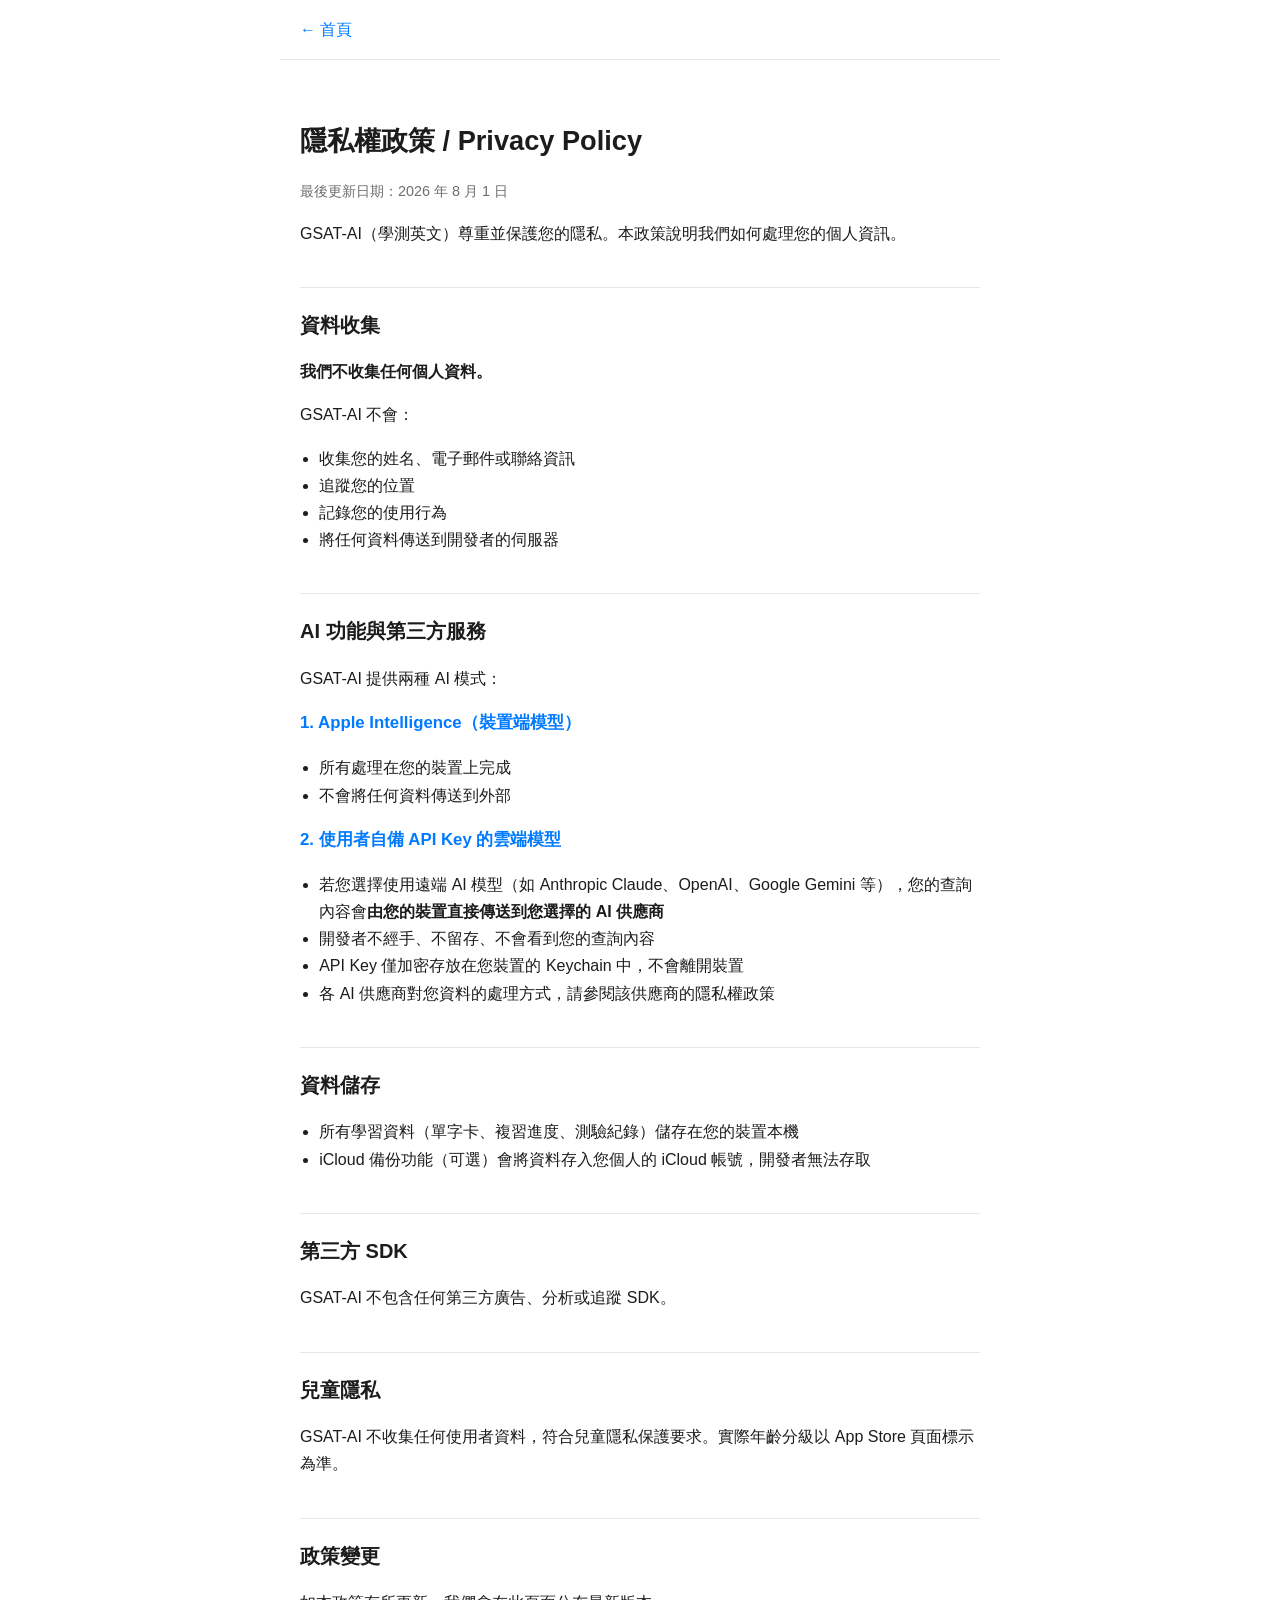
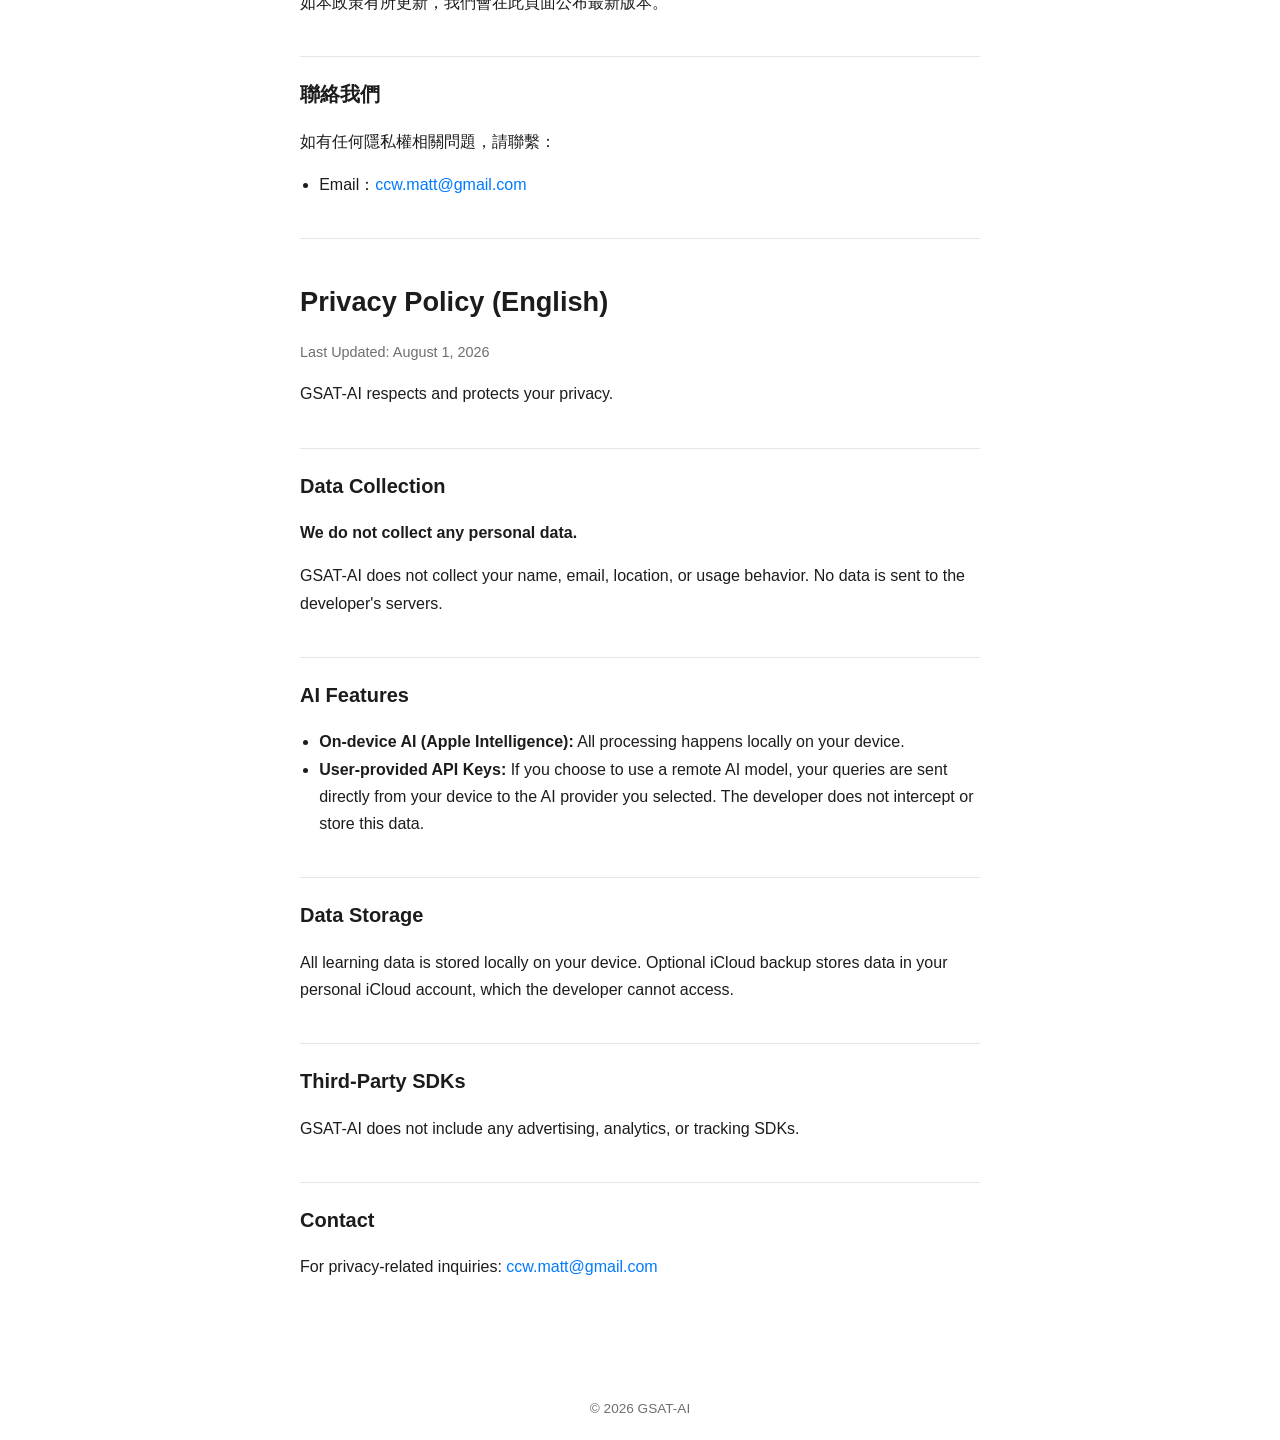
==== privacy.html @ bbb7ee24 "Add support & privacy policy pages Co-Authored-By: Claude Sonnet 5 <noreply@anthropic.com>" ====
<!DOCTYPE html>
<html lang="zh-Hant">
<head>
<meta charset="UTF-8">
<meta name="viewport" content="width=device-width, initial-scale=1">
<title>隱私權政策 / Privacy Policy — GSAT-AI</title>
<link rel="stylesheet" href="style.css">
</head>
<body>
<nav class="nav"><a href="index.html">← 首頁</a></nav>
<main>
  <h1>隱私權政策 / Privacy Policy</h1>
  <p class="meta">最後更新日期：2026 年 8 月 1 日</p>

  <p>GSAT-AI（學測英文）尊重並保護您的隱私。本政策說明我們如何處理您的個人資訊。</p>

  <h2>資料收集</h2>
  <p><strong>我們不收集任何個人資料。</strong></p>
  <p>GSAT-AI 不會：</p>
  <ul>
    <li>收集您的姓名、電子郵件或聯絡資訊</li>
    <li>追蹤您的位置</li>
    <li>記錄您的使用行為</li>
    <li>將任何資料傳送到開發者的伺服器</li>
  </ul>

  <h2>AI 功能與第三方服務</h2>
  <p>GSAT-AI 提供兩種 AI 模式：</p>

  <h3>1. Apple Intelligence（裝置端模型）</h3>
  <ul>
    <li>所有處理在您的裝置上完成</li>
    <li>不會將任何資料傳送到外部</li>
  </ul>

  <h3>2. 使用者自備 API Key 的雲端模型</h3>
  <ul>
    <li>若您選擇使用遠端 AI 模型（如 Anthropic Claude、OpenAI、Google Gemini 等），您的查詢內容會<strong>由您的裝置直接傳送到您選擇的 AI 供應商</strong></li>
    <li>開發者不經手、不留存、不會看到您的查詢內容</li>
    <li>API Key 僅加密存放在您裝置的 Keychain 中，不會離開裝置</li>
    <li>各 AI 供應商對您資料的處理方式，請參閱該供應商的隱私權政策</li>
  </ul>

  <h2>資料儲存</h2>
  <ul>
    <li>所有學習資料（單字卡、複習進度、測驗紀錄）儲存在您的裝置本機</li>
    <li>iCloud 備份功能（可選）會將資料存入您個人的 iCloud 帳號，開發者無法存取</li>
  </ul>

  <h2>第三方 SDK</h2>
  <p>GSAT-AI 不包含任何第三方廣告、分析或追蹤 SDK。</p>

  <h2>兒童隱私</h2>
  <p>GSAT-AI 不收集任何使用者資料，符合兒童隱私保護要求。實際年齡分級以 App Store 頁面標示為準。</p>

  <h2>政策變更</h2>
  <p>如本政策有所更新，我們會在此頁面公布最新版本。</p>

  <h2>聯絡我們</h2>
  <p>如有任何隱私權相關問題，請聯繫：</p>
  <ul>
    <li>Email：<a href="mailto:ccw.matt@gmail.com">ccw.matt@gmail.com</a></li>
  </ul>

  <hr style="border:none;border-top:1px solid var(--border);margin:2.5em 0;">

  <h1>Privacy Policy (English)</h1>
  <p class="meta">Last Updated: August 1, 2026</p>

  <p>GSAT-AI respects and protects your privacy.</p>

  <h2>Data Collection</h2>
  <p><strong>We do not collect any personal data.</strong></p>
  <p>GSAT-AI does not collect your name, email, location, or usage behavior. No data is sent to the developer's servers.</p>

  <h2>AI Features</h2>
  <ul>
    <li><strong>On-device AI (Apple Intelligence):</strong> All processing happens locally on your device.</li>
    <li><strong>User-provided API Keys:</strong> If you choose to use a remote AI model, your queries are sent directly from your device to the AI provider you selected. The developer does not intercept or store this data.</li>
  </ul>

  <h2>Data Storage</h2>
  <p>All learning data is stored locally on your device. Optional iCloud backup stores data in your personal iCloud account, which the developer cannot access.</p>

  <h2>Third-Party SDKs</h2>
  <p>GSAT-AI does not include any advertising, analytics, or tracking SDKs.</p>

  <h2>Contact</h2>
  <p>For privacy-related inquiries: <a href="mailto:ccw.matt@gmail.com">ccw.matt@gmail.com</a></p>
</main>
<footer>© 2026 GSAT-AI</footer>
</body>
</html>
---- style.css ----
:root {
  color-scheme: light dark;
  --bg: #ffffff;
  --fg: #1c1c1e;
  --muted: #6e6e73;
  --accent: #007aff;
  --border: #e5e5ea;
  --card: #f7f7f8;
}
@media (prefers-color-scheme: dark) {
  :root {
    --bg: #1c1c1e;
    --fg: #f2f2f7;
    --muted: #98989d;
    --accent: #0a84ff;
    --border: #3a3a3c;
    --card: #2c2c2e;
  }
}
* { box-sizing: border-box; }
body {
  margin: 0;
  padding: 0;
  background: var(--bg);
  color: var(--fg);
  font-family: -apple-system, BlinkMacSystemFont, "Helvetica Neue", "PingFang TC", "Microsoft JhengHei", sans-serif;
  line-height: 1.7;
}
main {
  max-width: 720px;
  margin: 0 auto;
  padding: 40px 20px 80px;
}
h1 { font-size: 1.7em; margin-bottom: 0.2em; }
h2 { font-size: 1.25em; margin-top: 2em; border-top: 1px solid var(--border); padding-top: 1em; }
h3 { font-size: 1.05em; color: var(--accent); }
.subtitle { color: var(--muted); margin-bottom: 2em; }
.meta { color: var(--muted); font-size: 0.9em; }
a { color: var(--accent); text-decoration: none; }
a:hover { text-decoration: underline; }
.card {
  background: var(--card);
  border-radius: 12px;
  padding: 16px 20px;
  margin: 1em 0;
}
.nav {
  display: flex;
  gap: 16px;
  padding: 16px 20px;
  border-bottom: 1px solid var(--border);
  max-width: 720px;
  margin: 0 auto;
}
footer {
  text-align: center;
  color: var(--muted);
  font-size: 0.85em;
  padding: 20px;
}
ul { padding-left: 1.2em; }
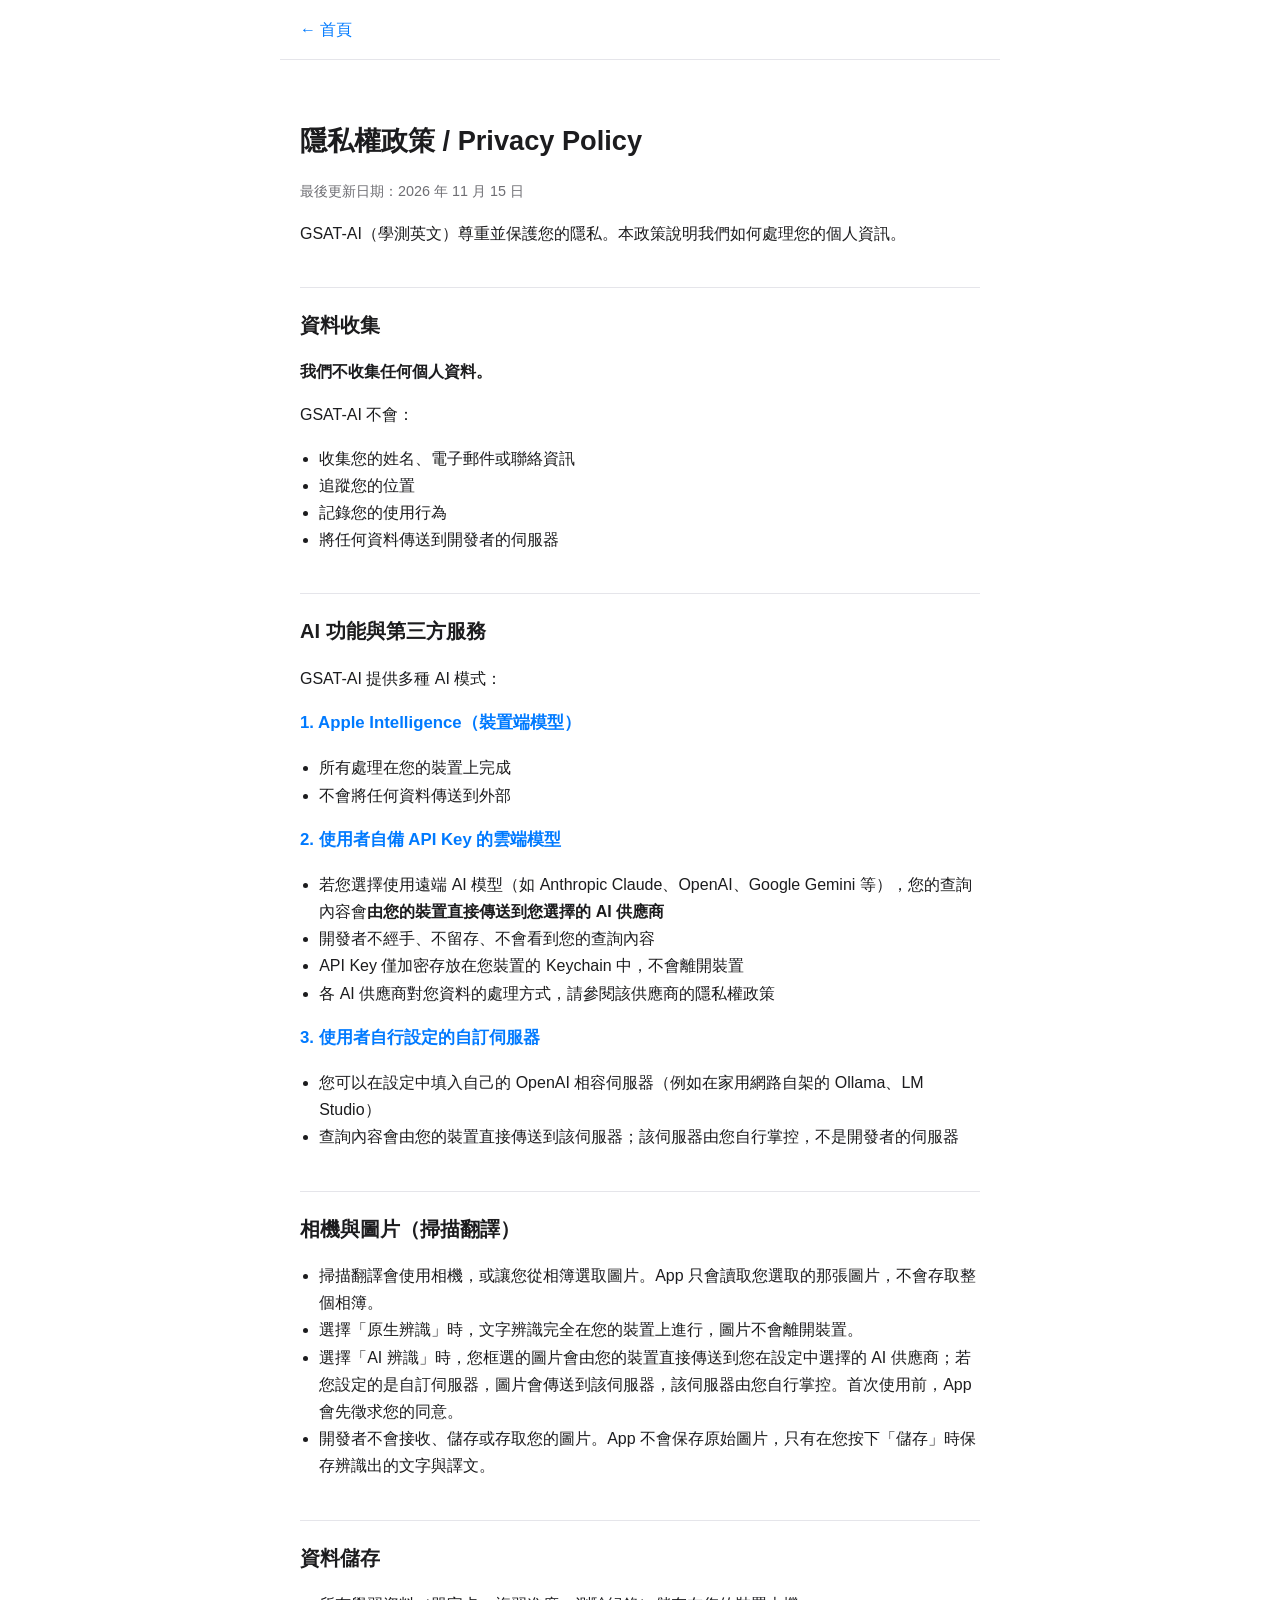
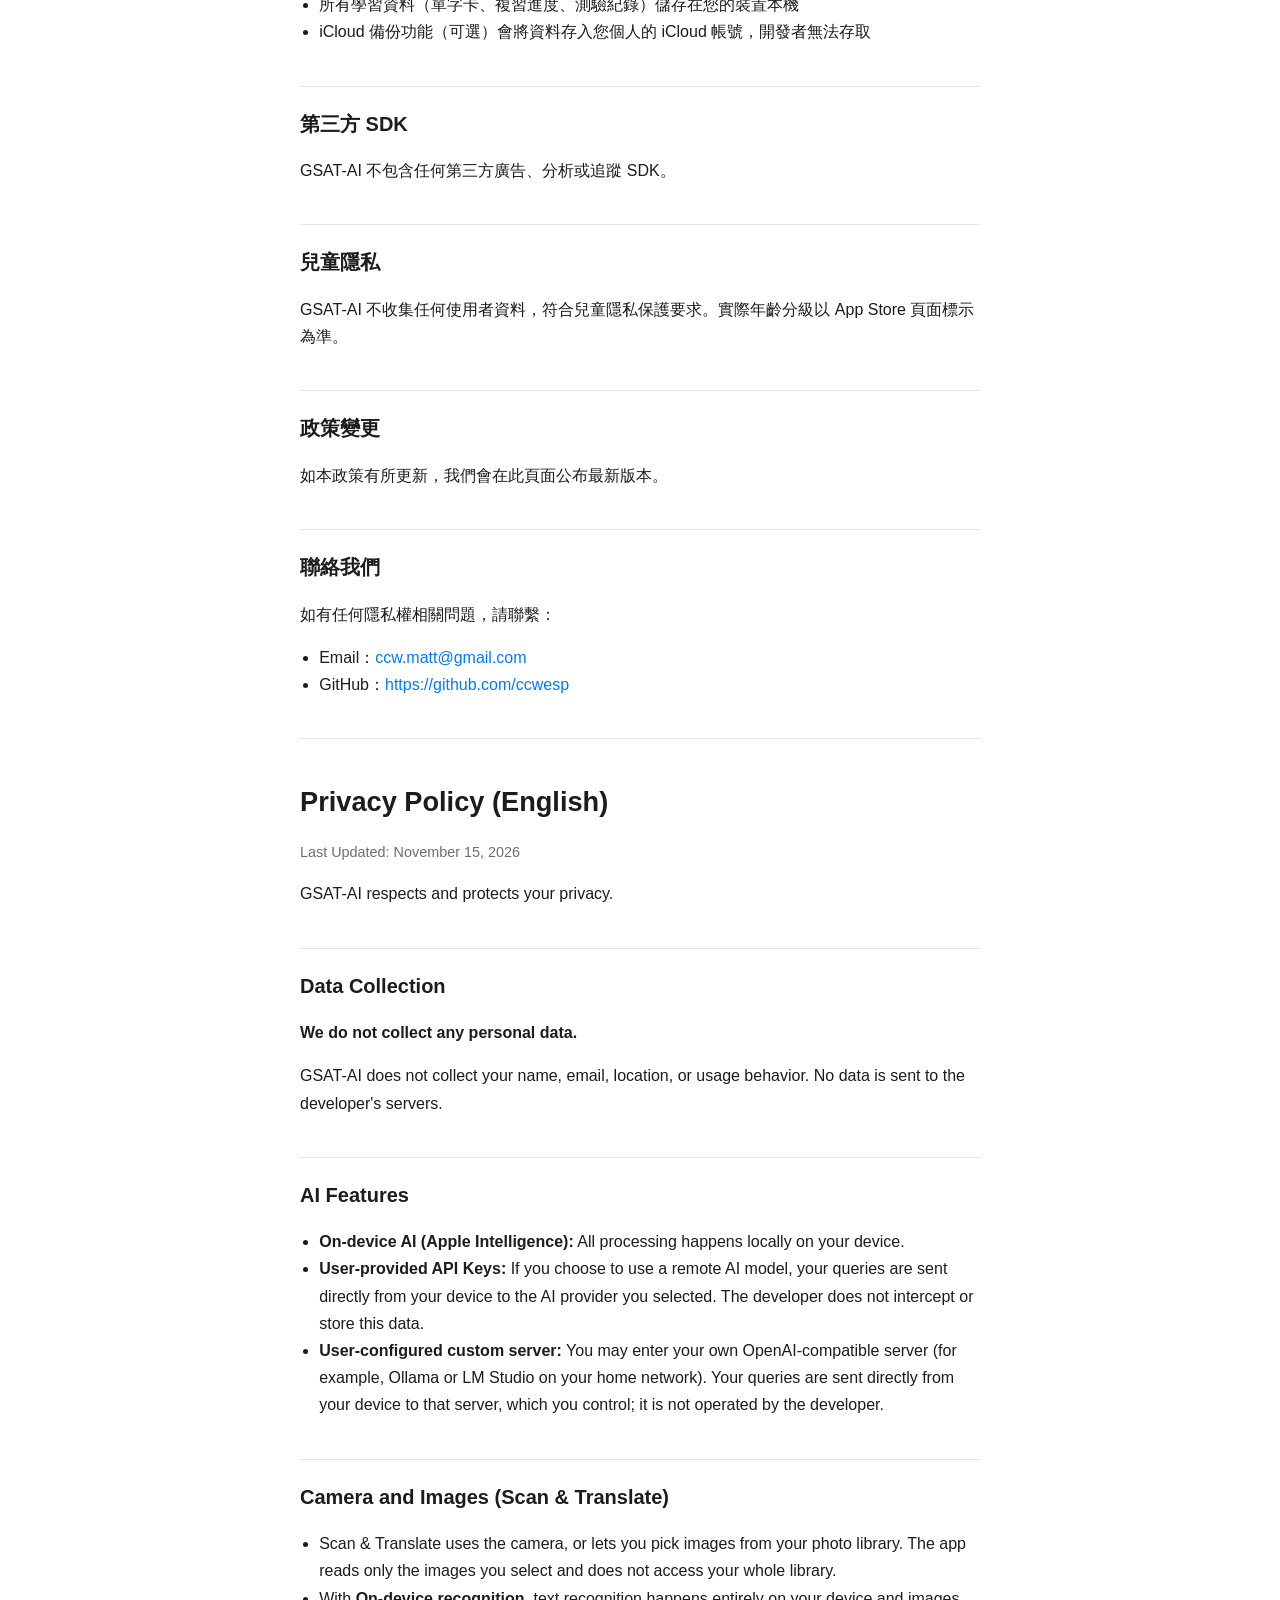
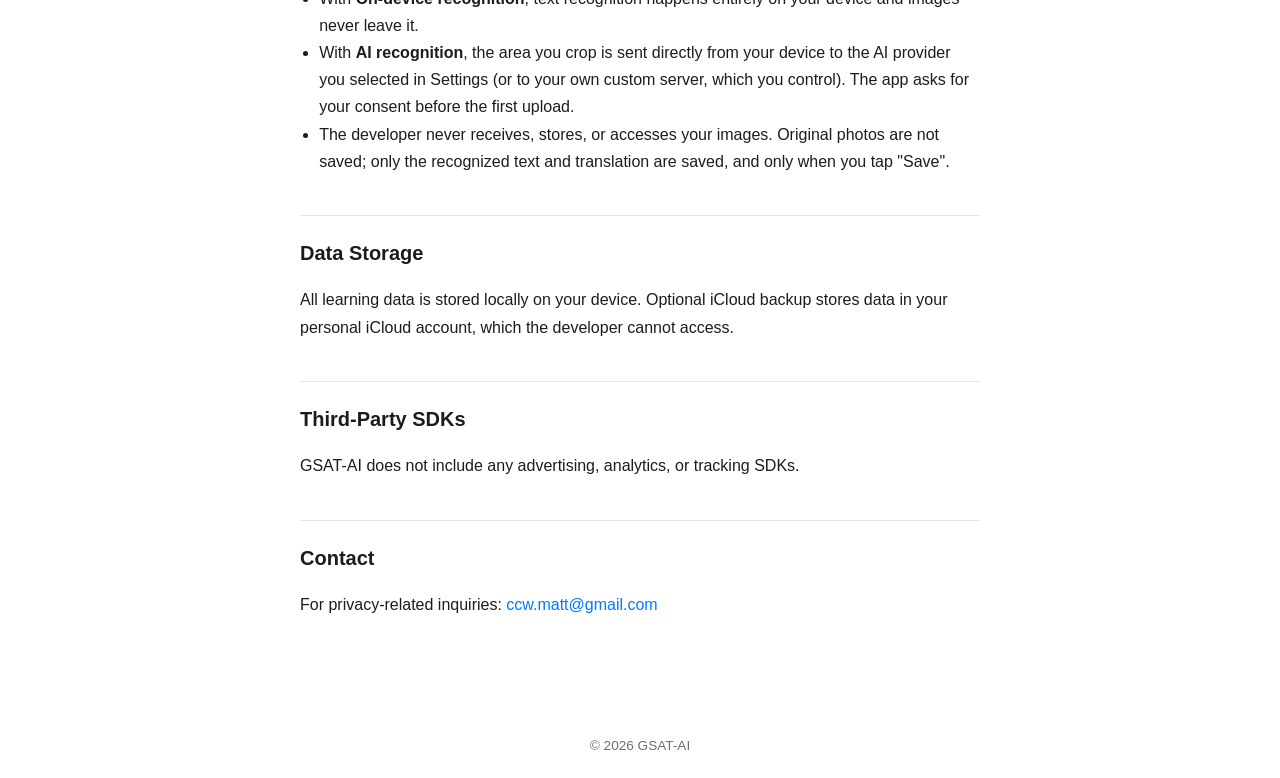
==== commit 02c9c896: "privacy: 掃描翻譯（相機與圖片）、自訂伺服器條款，更新至 2026-11-15" ====
--- a/privacy.html
+++ b/privacy.html
@@ -10,7 +10,7 @@
 <nav class="nav"><a href="index.html">← 首頁</a></nav>
 <main>
   <h1>隱私權政策 / Privacy Policy</h1>
-  <p class="meta">最後更新日期：2026 年 8 月 1 日</p>
+  <p class="meta">最後更新日期：2026 年 11 月 15 日</p>
 
   <p>GSAT-AI（學測英文）尊重並保護您的隱私。本政策說明我們如何處理您的個人資訊。</p>
 
@@ -25,7 +25,7 @@
   </ul>
 
   <h2>AI 功能與第三方服務</h2>
-  <p>GSAT-AI 提供兩種 AI 模式：</p>
+  <p>GSAT-AI 提供多種 AI 模式：</p>
 
   <h3>1. Apple Intelligence（裝置端模型）</h3>
   <ul>
@@ -39,6 +39,20 @@
     <li>開發者不經手、不留存、不會看到您的查詢內容</li>
     <li>API Key 僅加密存放在您裝置的 Keychain 中，不會離開裝置</li>
     <li>各 AI 供應商對您資料的處理方式，請參閱該供應商的隱私權政策</li>
+  </ul>
+
+  <h3>3. 使用者自行設定的自訂伺服器</h3>
+  <ul>
+    <li>您可以在設定中填入自己的 OpenAI 相容伺服器（例如在家用網路自架的 Ollama、LM Studio）</li>
+    <li>查詢內容會由您的裝置直接傳送到該伺服器；該伺服器由您自行掌控，不是開發者的伺服器</li>
+  </ul>
+
+  <h2>相機與圖片（掃描翻譯）</h2>
+  <ul>
+    <li>掃描翻譯會使用相機，或讓您從相簿選取圖片。App 只會讀取您選取的那張圖片，不會存取整個相簿。</li>
+    <li>選擇「原生辨識」時，文字辨識完全在您的裝置上進行，圖片不會離開裝置。</li>
+    <li>選擇「AI 辨識」時，您框選的圖片會由您的裝置直接傳送到您在設定中選擇的 AI 供應商；若您設定的是自訂伺服器，圖片會傳送到該伺服器，該伺服器由您自行掌控。首次使用前，App 會先徵求您的同意。</li>
+    <li>開發者不會接收、儲存或存取您的圖片。App 不會保存原始圖片，只有在您按下「儲存」時保存辨識出的文字與譯文。</li>
   </ul>
 
   <h2>資料儲存</h2>
@@ -60,12 +74,13 @@
   <p>如有任何隱私權相關問題，請聯繫：</p>
   <ul>
     <li>Email：<a href="mailto:ccw.matt@gmail.com">ccw.matt@gmail.com</a></li>
+    <li>GitHub：<a href="https://github.com/ccwesp">https://github.com/ccwesp</a></li>
   </ul>
 
   <hr style="border:none;border-top:1px solid var(--border);margin:2.5em 0;">
 
   <h1>Privacy Policy (English)</h1>
-  <p class="meta">Last Updated: August 1, 2026</p>
+  <p class="meta">Last Updated: November 15, 2026</p>
 
   <p>GSAT-AI respects and protects your privacy.</p>
 
@@ -77,6 +92,15 @@
   <ul>
     <li><strong>On-device AI (Apple Intelligence):</strong> All processing happens locally on your device.</li>
     <li><strong>User-provided API Keys:</strong> If you choose to use a remote AI model, your queries are sent directly from your device to the AI provider you selected. The developer does not intercept or store this data.</li>
+    <li><strong>User-configured custom server:</strong> You may enter your own OpenAI-compatible server (for example, Ollama or LM Studio on your home network). Your queries are sent directly from your device to that server, which you control; it is not operated by the developer.</li>
+  </ul>
+
+  <h2>Camera and Images (Scan &amp; Translate)</h2>
+  <ul>
+    <li>Scan &amp; Translate uses the camera, or lets you pick images from your photo library. The app reads only the images you select and does not access your whole library.</li>
+    <li>With <strong>On-device recognition</strong>, text recognition happens entirely on your device and images never leave it.</li>
+    <li>With <strong>AI recognition</strong>, the area you crop is sent directly from your device to the AI provider you selected in Settings (or to your own custom server, which you control). The app asks for your consent before the first upload.</li>
+    <li>The developer never receives, stores, or accesses your images. Original photos are not saved; only the recognized text and translation are saved, and only when you tap "Save".</li>
   </ul>
 
   <h2>Data Storage</h2>
@@ -90,4 +114,4 @@
 </main>
 <footer>© 2026 GSAT-AI</footer>
 </body>
-</html>
+</html>
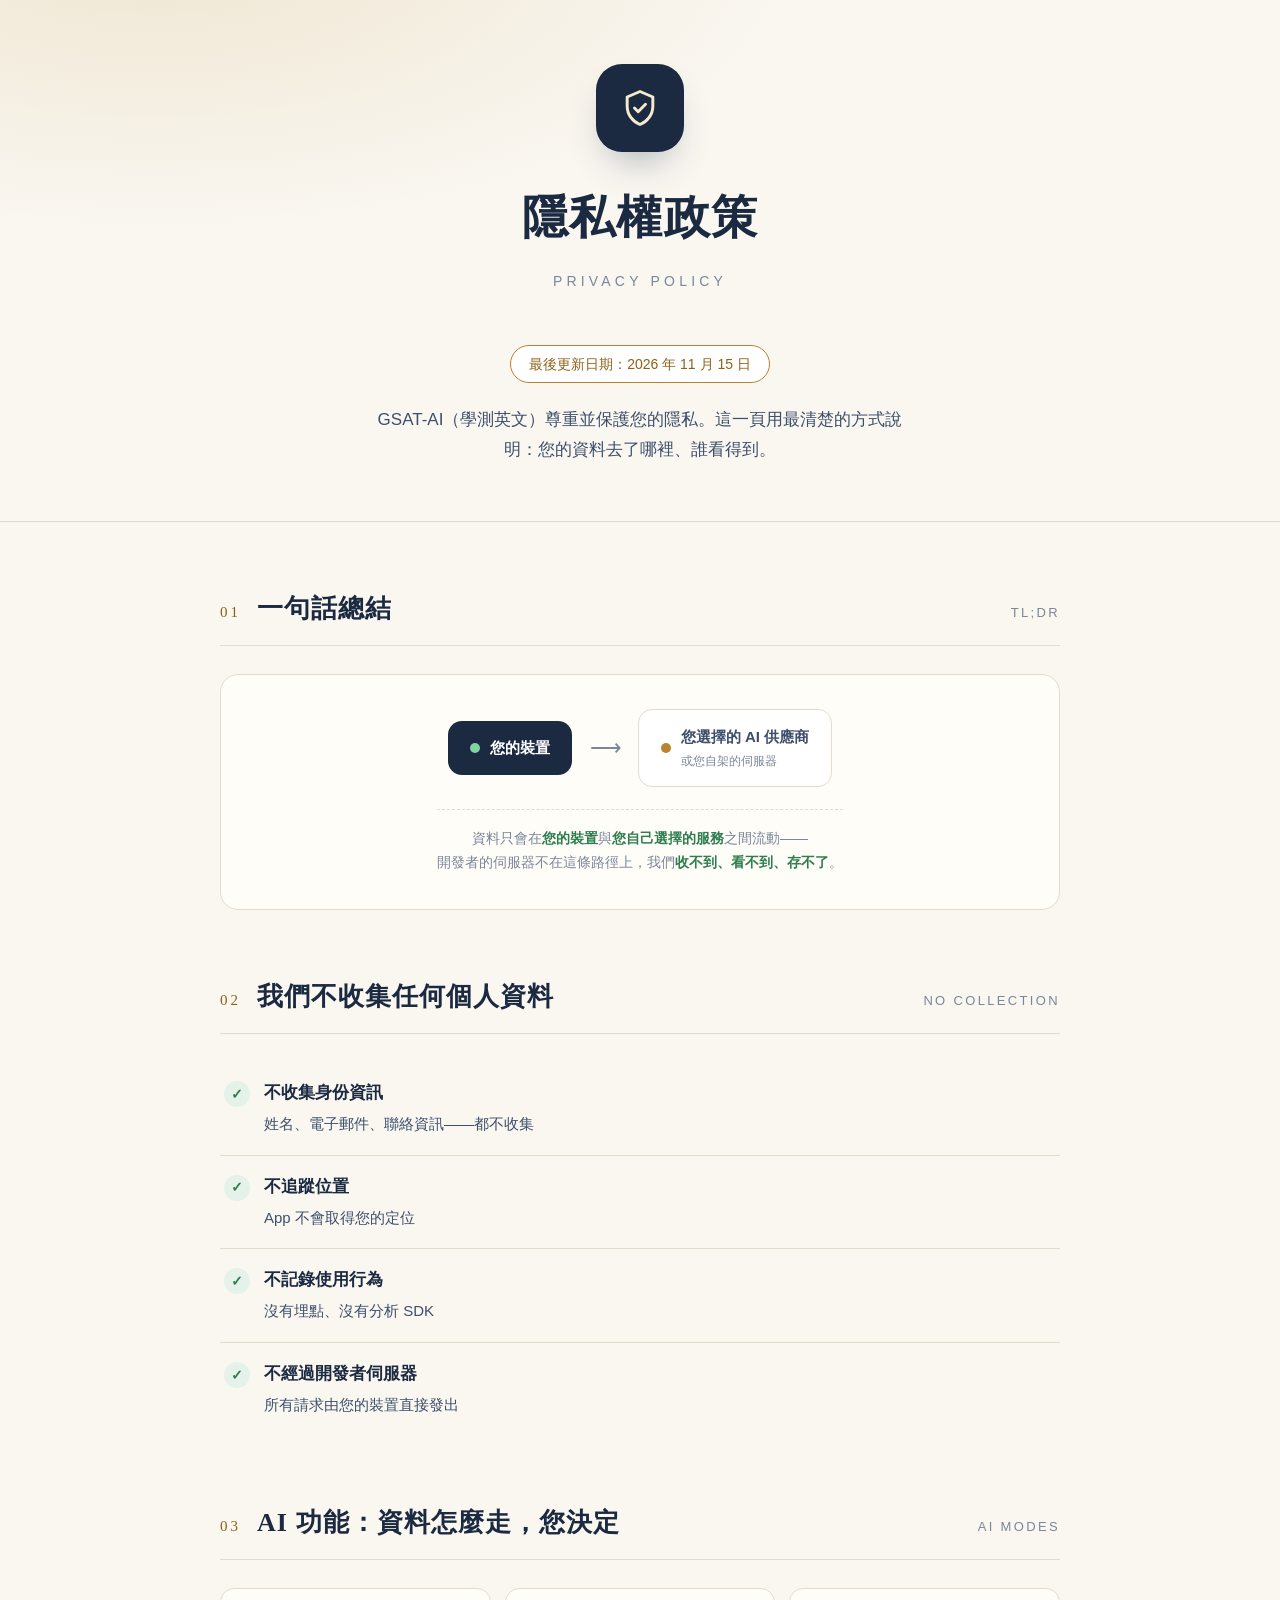
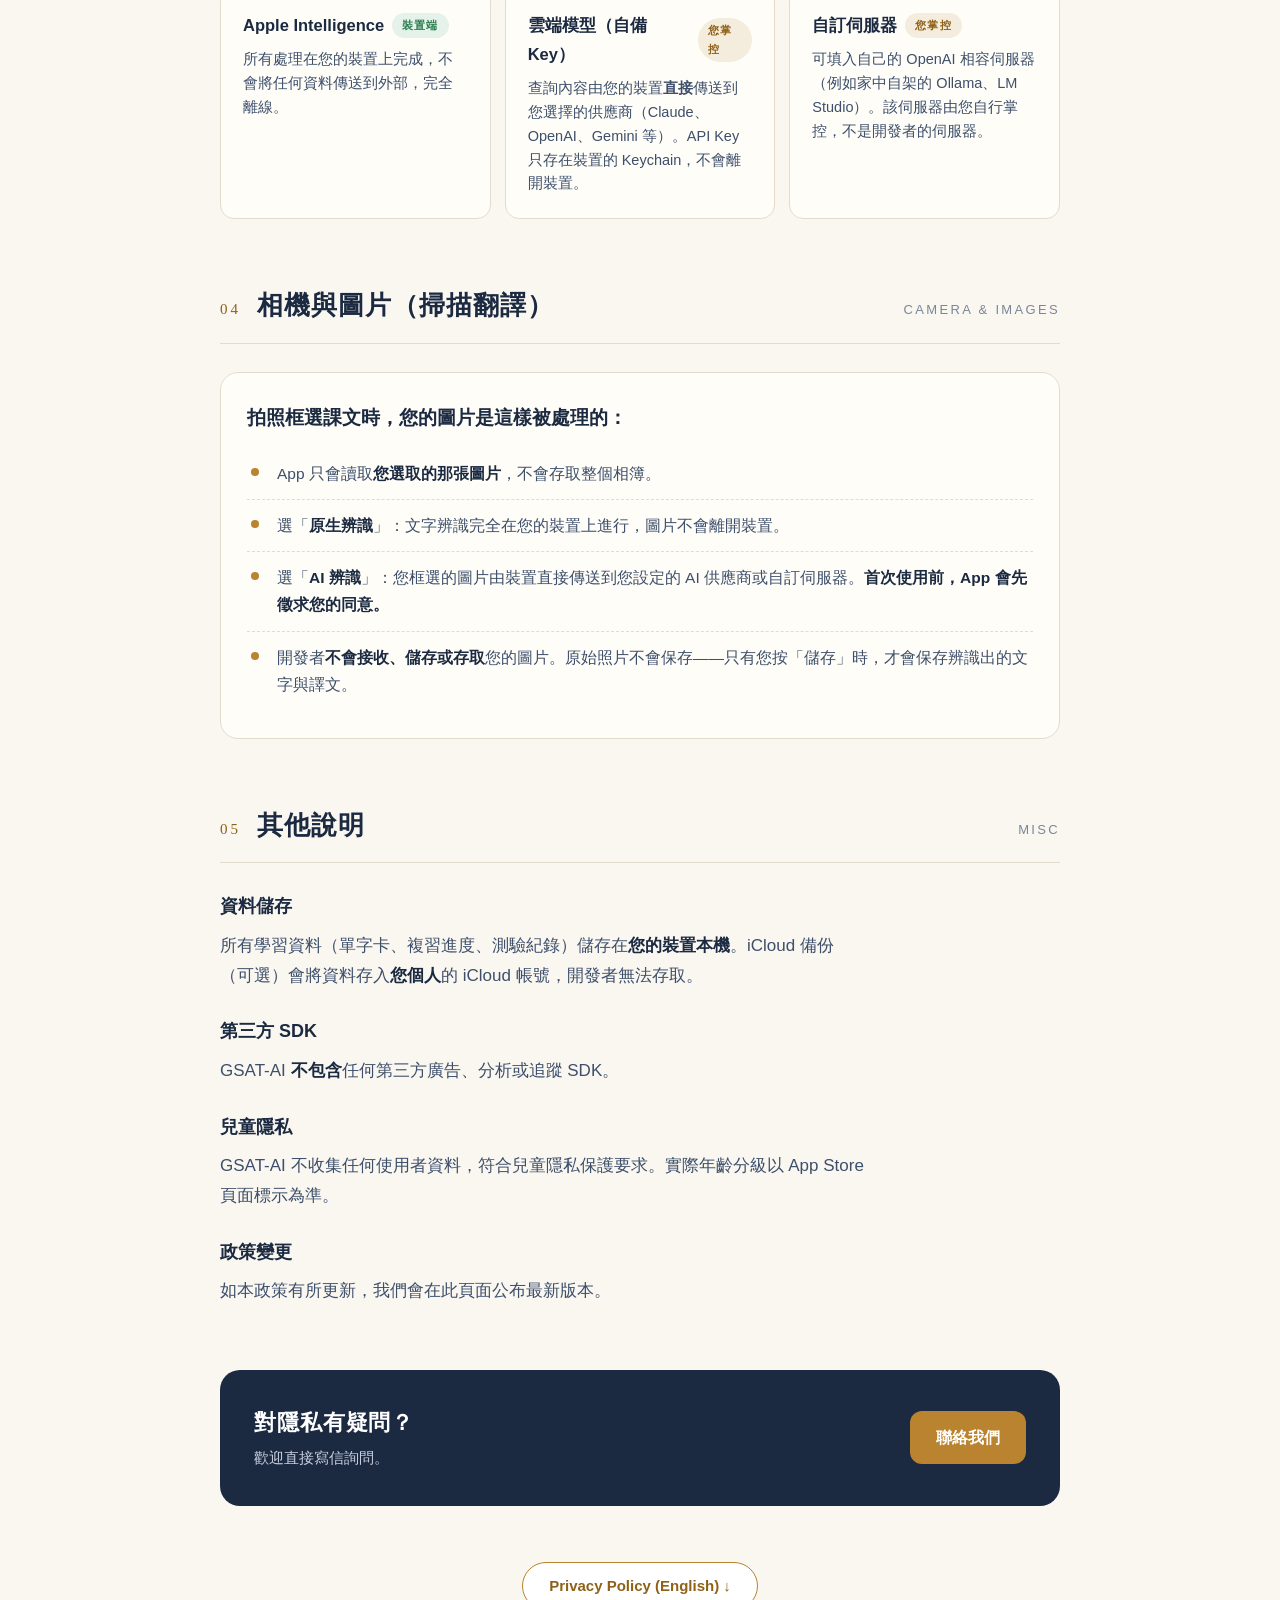
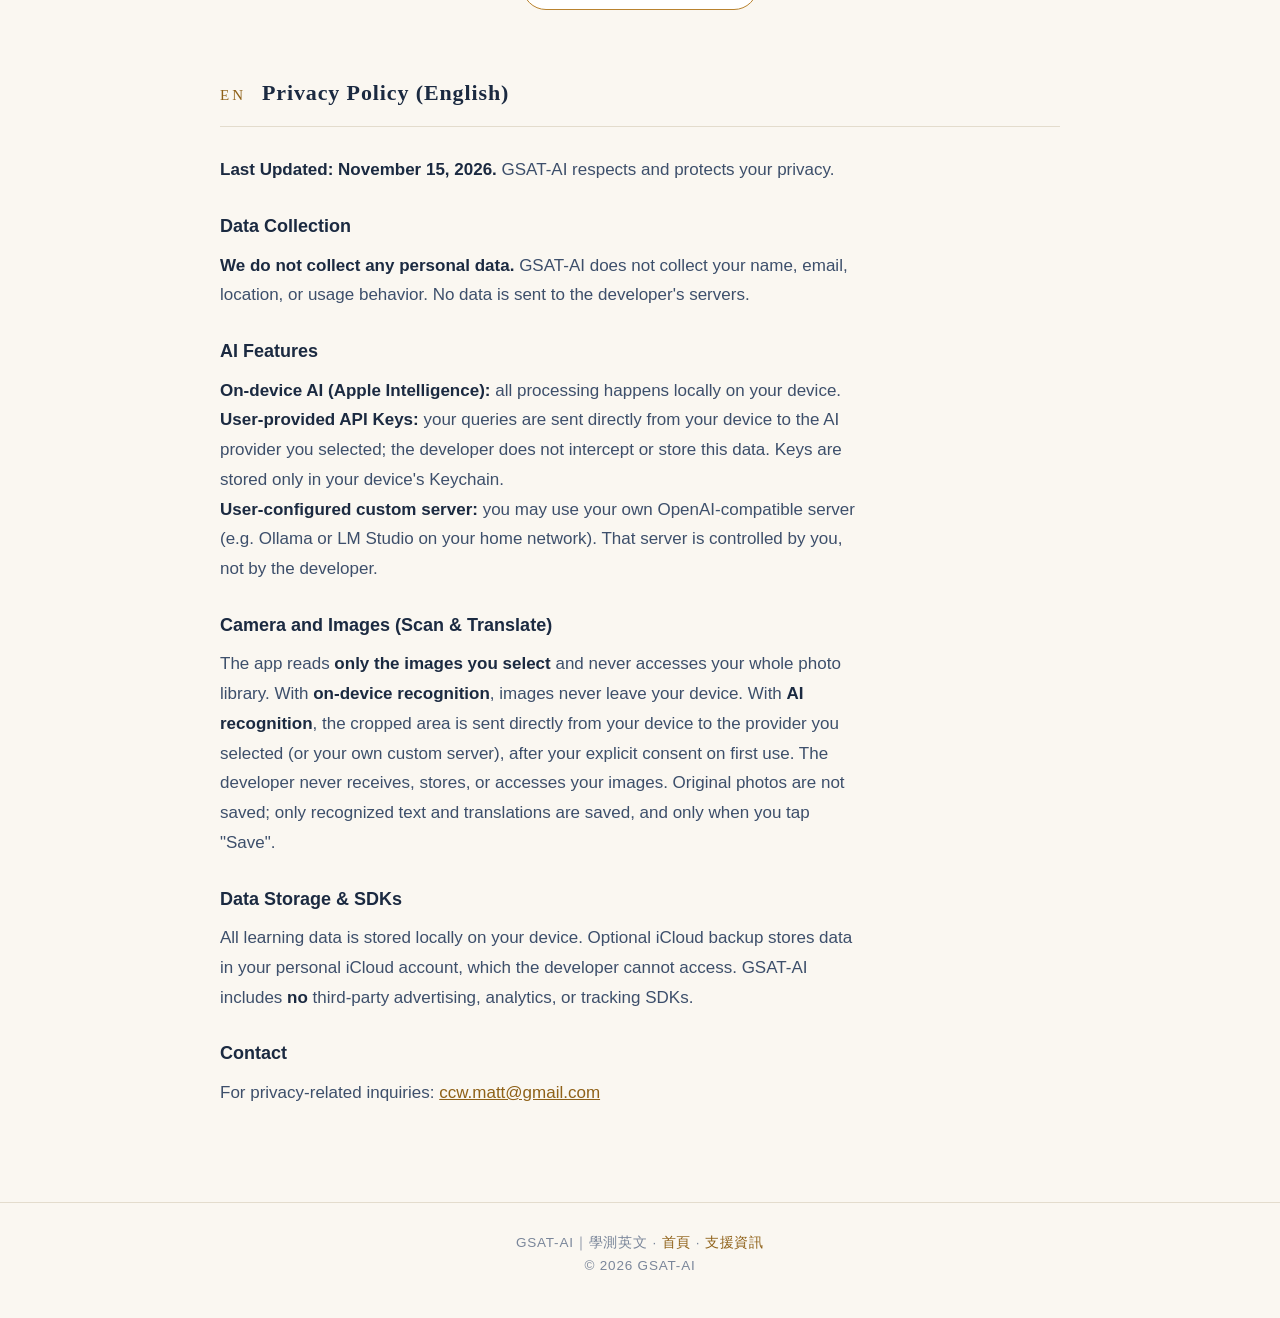
==== commit 82f28738: "design: 支援頁與隱私政策頁重新設計——紙感編輯風、單字卡示意、資料流示意圖、FAQ 手風琴；支援頁版本更新至 1.0.5" ====
--- a/privacy.html
+++ b/privacy.html
@@ -4,114 +4,310 @@
 <meta charset="UTF-8">
 <meta name="viewport" content="width=device-width, initial-scale=1">
 <title>隱私權政策 / Privacy Policy — GSAT-AI</title>
-<link rel="stylesheet" href="style.css">
+<style>
+  :root{
+    --paper:#faf7f1;
+    --paper-2:#f2ede3;
+    --ink:#1b2a41;
+    --ink-2:#3d4f6b;
+    --muted:#7a869a;
+    --line:#e3dccd;
+    --accent:#b9832f;
+    --accent-deep:#8f6118;
+    --card:#fffdf8;
+    --ok:#2e7d4f;
+    --radius:14px;
+  }
+  *{box-sizing:border-box;margin:0;padding:0}
+  html{-webkit-text-size-adjust:100%}
+  body{
+    background:var(--paper);
+    color:var(--ink);
+    font-family:-apple-system,"PingFang TC","Noto Sans TC",sans-serif;
+    line-height:1.75;font-size:17px;
+  }
+  .serif{font-family:"Noto Serif TC","Songti TC",Georgia,serif}
+  main{max-width:880px;margin:0 auto;padding:0 20px 80px}
+  section{margin-top:64px}
+  .sec-head{display:flex;align-items:baseline;gap:16px;border-bottom:1px solid var(--line);padding-bottom:14px;margin-bottom:28px}
+  .sec-no{font-family:Georgia,serif;font-size:15px;color:var(--accent-deep);letter-spacing:.2em}
+  .sec-head h2{font-size:26px;letter-spacing:.04em}
+  .sec-head .en{color:var(--muted);font-size:13px;letter-spacing:.18em;margin-left:auto;white-space:nowrap}
+
+  /* ── 頁首 ─────────────────────────── */
+  header.hero{
+    padding:64px 20px 56px;
+    background:
+      radial-gradient(1100px 480px at 12% -10%, #efe6d2 0%, transparent 60%),
+      var(--paper);
+    border-bottom:1px solid var(--line);
+    text-align:center;
+  }
+  .shield{
+    width:88px;height:88px;margin:0 auto 26px;
+    border-radius:26px;
+    background:var(--ink);
+    display:grid;place-items:center;
+    box-shadow:0 20px 40px -18px rgba(27,42,65,.45);
+  }
+  .shield svg{width:44px;height:44px}
+  h1.serif{font-size:clamp(30px,6vw,46px);letter-spacing:.03em}
+  .hero .en{display:block;font-size:14px;letter-spacing:.3em;color:var(--muted);margin-top:10px}
+  .hero .updated{
+    display:inline-block;margin-top:22px;
+    font-size:14px;color:var(--accent-deep);
+    background:#fff;border:1px solid var(--accent);
+    border-radius:999px;padding:6px 18px;
+  }
+
+  /* ── 資料流示意圖 ─────────────────── */
+  .flow{
+    background:var(--card);
+    border:1px solid var(--line);
+    border-radius:18px;
+    padding:34px 26px;
+    display:flex;flex-direction:column;align-items:center;gap:0;
+  }
+  .flow-row{display:flex;align-items:center;gap:18px;flex-wrap:wrap;justify-content:center}
+  .node{
+    border-radius:14px;padding:14px 22px;font-size:15px;font-weight:600;
+    display:flex;align-items:center;gap:10px;
+  }
+  .node .dot{width:10px;height:10px;border-radius:50%;flex:none}
+  .node.you{background:var(--ink);color:#fff}
+  .node.you .dot{background:#7fd4a2}
+  .node.cloud{background:#fff;border:1px solid var(--line);color:var(--ink-2)}
+  .node.cloud .dot{background:var(--accent)}
+  .node.cloud small{font-weight:500;color:var(--muted);display:block;font-size:12px}
+  .arrow{
+    color:var(--muted);font-size:22px;letter-spacing:-2px;
+  }
+  .flow-note{
+    margin-top:22px;font-size:14px;color:var(--muted);
+    border-top:1px dashed var(--line);padding-top:16px;max-width:34em;text-align:center;
+  }
+  .flow-note b{color:var(--ok)}
+
+  /* ── 三種 AI 模式 ─────────────────── */
+  .modes{display:grid;grid-template-columns:repeat(3,1fr);gap:14px}
+  @media (max-width:760px){.modes{grid-template-columns:1fr}}
+  .mode{
+    background:var(--card);border:1px solid var(--line);border-radius:var(--radius);
+    padding:22px;
+    display:flex;flex-direction:column;gap:8px;
+  }
+  .mode .name{font-weight:700;font-size:16.5px;display:flex;align-items:center;gap:8px}
+  .badge{
+    font-size:11px;letter-spacing:.1em;border-radius:999px;padding:3px 10px;font-weight:600;
+  }
+  .badge.on-device{background:#e4f2e9;color:var(--ok)}
+  .badge.user-side{background:#f4ecdc;color:var(--accent-deep)}
+  .mode p{font-size:14.5px;color:var(--ink-2);line-height:1.65}
+
+  /* ── 承諾清單 ─────────────────────── */
+  .promises li{
+    list-style:none;
+    display:flex;gap:14px;align-items:flex-start;
+    padding:16px 4px;border-bottom:1px solid var(--line);
+  }
+  .promises li:last-child{border-bottom:none}
+  .promises .check{
+    flex:none;width:26px;height:26px;border-radius:50%;
+    background:#e4f2e9;color:var(--ok);
+    display:grid;place-items:center;font-size:14px;font-weight:700;margin-top:3px;
+  }
+  .promises b{display:block;font-size:16.5px;margin-bottom:2px}
+  .promises span{font-size:15px;color:var(--ink-2)}
+
+  /* ── 掃描翻譯 ─────────────────────── */
+  .scan{
+    background:var(--card);border:1px solid var(--line);border-radius:18px;
+    padding:28px 26px;
+  }
+  .scan h3{font-size:19px;margin-bottom:14px}
+  .scan ul{list-style:none}
+  .scan li{
+    padding:12px 0 12px 30px;position:relative;
+    font-size:15.5px;color:var(--ink-2);border-bottom:1px dashed var(--line);
+  }
+  .scan li:last-child{border-bottom:none}
+  .scan li::before{
+    content:"";position:absolute;left:4px;top:20px;
+    width:8px;height:8px;border-radius:50%;background:var(--accent);
+  }
+  .scan li b{color:var(--ink)}
+
+  /* ── 一般條款 ─────────────────────── */
+  .plain p{color:var(--ink-2);margin-bottom:14px;max-width:38em}
+  .plain p b{color:var(--ink)}
+  .plain h3{font-size:18px;margin:26px 0 8px}
+
+  /* ── 聯絡／頁尾 ───────────────────── */
+  .contact{
+    background:var(--ink);color:#f5f1e8;border-radius:20px;
+    padding:34px;display:flex;flex-wrap:wrap;align-items:center;gap:20px;
+  }
+  .contact h2{font-size:22px;color:#fff;letter-spacing:.04em}
+  .contact p{font-size:14.5px;color:#c8cfe0;margin-top:4px}
+  .contact a.btn{
+    margin-left:auto;background:var(--accent);color:#fff;text-decoration:none;
+    font-weight:600;padding:13px 26px;border-radius:12px;font-size:15.5px;
+  }
+  @media (max-width:680px){.contact a.btn{margin-left:0}}
+  .contact a.btn:hover{background:var(--accent-deep)}
+
+  .lang-switch{text-align:center;margin-top:56px}
+  .lang-switch a{
+    display:inline-block;text-decoration:none;color:var(--accent-deep);
+    border:1px solid var(--accent);border-radius:999px;
+    padding:10px 26px;font-size:15px;font-weight:600;background:#fff;
+  }
+
+  footer{
+    border-top:1px solid var(--line);
+    padding:28px 20px 40px;text-align:center;
+    color:var(--muted);font-size:13.5px;letter-spacing:.06em;
+  }
+  footer a{color:var(--accent-deep);text-decoration:none}
+</style>
 </head>
 <body>
-<nav class="nav"><a href="index.html">← 首頁</a></nav>
+
+<header class="hero">
+  <div class="shield" aria-hidden="true">
+    <svg viewBox="0 0 24 24" fill="none" stroke="#f5e9cf" stroke-width="1.6" stroke-linecap="round" stroke-linejoin="round">
+      <path d="M12 3l7 3v5c0 4.5-3 8.5-7 10-4-1.5-7-5.5-7-10V6l7-3z"/>
+      <path d="M9 12l2 2 4-4"/>
+    </svg>
+  </div>
+  <h1 class="serif">隱私權政策</h1>
+  <span class="en">PRIVACY&nbsp;POLICY</span><br>
+  <span class="updated">最後更新日期：2026 年 11 月 15 日</span>
+  <p style="margin-top:22px;color:var(--ink-2);max-width:32em;margin-left:auto;margin-right:auto">
+    GSAT-AI（學測英文）尊重並保護您的隱私。這一頁用最清楚的方式說明：您的資料去了哪裡、誰看得到。
+  </p>
+</header>
+
 <main>
-  <h1>隱私權政策 / Privacy Policy</h1>
-  <p class="meta">最後更新日期：2026 年 11 月 15 日</p>
-
-  <p>GSAT-AI（學測英文）尊重並保護您的隱私。本政策說明我們如何處理您的個人資訊。</p>
-
-  <h2>資料收集</h2>
-  <p><strong>我們不收集任何個人資料。</strong></p>
-  <p>GSAT-AI 不會：</p>
-  <ul>
-    <li>收集您的姓名、電子郵件或聯絡資訊</li>
-    <li>追蹤您的位置</li>
-    <li>記錄您的使用行為</li>
-    <li>將任何資料傳送到開發者的伺服器</li>
-  </ul>
-
-  <h2>AI 功能與第三方服務</h2>
-  <p>GSAT-AI 提供多種 AI 模式：</p>
-
-  <h3>1. Apple Intelligence（裝置端模型）</h3>
-  <ul>
-    <li>所有處理在您的裝置上完成</li>
-    <li>不會將任何資料傳送到外部</li>
-  </ul>
-
-  <h3>2. 使用者自備 API Key 的雲端模型</h3>
-  <ul>
-    <li>若您選擇使用遠端 AI 模型（如 Anthropic Claude、OpenAI、Google Gemini 等），您的查詢內容會<strong>由您的裝置直接傳送到您選擇的 AI 供應商</strong></li>
-    <li>開發者不經手、不留存、不會看到您的查詢內容</li>
-    <li>API Key 僅加密存放在您裝置的 Keychain 中，不會離開裝置</li>
-    <li>各 AI 供應商對您資料的處理方式，請參閱該供應商的隱私權政策</li>
-  </ul>
-
-  <h3>3. 使用者自行設定的自訂伺服器</h3>
-  <ul>
-    <li>您可以在設定中填入自己的 OpenAI 相容伺服器（例如在家用網路自架的 Ollama、LM Studio）</li>
-    <li>查詢內容會由您的裝置直接傳送到該伺服器；該伺服器由您自行掌控，不是開發者的伺服器</li>
-  </ul>
-
-  <h2>相機與圖片（掃描翻譯）</h2>
-  <ul>
-    <li>掃描翻譯會使用相機，或讓您從相簿選取圖片。App 只會讀取您選取的那張圖片，不會存取整個相簿。</li>
-    <li>選擇「原生辨識」時，文字辨識完全在您的裝置上進行，圖片不會離開裝置。</li>
-    <li>選擇「AI 辨識」時，您框選的圖片會由您的裝置直接傳送到您在設定中選擇的 AI 供應商；若您設定的是自訂伺服器，圖片會傳送到該伺服器，該伺服器由您自行掌控。首次使用前，App 會先徵求您的同意。</li>
-    <li>開發者不會接收、儲存或存取您的圖片。App 不會保存原始圖片，只有在您按下「儲存」時保存辨識出的文字與譯文。</li>
-  </ul>
-
-  <h2>資料儲存</h2>
-  <ul>
-    <li>所有學習資料（單字卡、複習進度、測驗紀錄）儲存在您的裝置本機</li>
-    <li>iCloud 備份功能（可選）會將資料存入您個人的 iCloud 帳號，開發者無法存取</li>
-  </ul>
-
-  <h2>第三方 SDK</h2>
-  <p>GSAT-AI 不包含任何第三方廣告、分析或追蹤 SDK。</p>
-
-  <h2>兒童隱私</h2>
-  <p>GSAT-AI 不收集任何使用者資料，符合兒童隱私保護要求。實際年齡分級以 App Store 頁面標示為準。</p>
-
-  <h2>政策變更</h2>
-  <p>如本政策有所更新，我們會在此頁面公布最新版本。</p>
-
-  <h2>聯絡我們</h2>
-  <p>如有任何隱私權相關問題，請聯繫：</p>
-  <ul>
-    <li>Email：<a href="mailto:ccw.matt@gmail.com">ccw.matt@gmail.com</a></li>
-    <li>GitHub：<a href="https://github.com/ccwesp">https://github.com/ccwesp</a></li>
-  </ul>
-
-  <hr style="border:none;border-top:1px solid var(--border);margin:2.5em 0;">
-
-  <h1>Privacy Policy (English)</h1>
-  <p class="meta">Last Updated: November 15, 2026</p>
-
-  <p>GSAT-AI respects and protects your privacy.</p>
-
-  <h2>Data Collection</h2>
-  <p><strong>We do not collect any personal data.</strong></p>
-  <p>GSAT-AI does not collect your name, email, location, or usage behavior. No data is sent to the developer's servers.</p>
-
-  <h2>AI Features</h2>
-  <ul>
-    <li><strong>On-device AI (Apple Intelligence):</strong> All processing happens locally on your device.</li>
-    <li><strong>User-provided API Keys:</strong> If you choose to use a remote AI model, your queries are sent directly from your device to the AI provider you selected. The developer does not intercept or store this data.</li>
-    <li><strong>User-configured custom server:</strong> You may enter your own OpenAI-compatible server (for example, Ollama or LM Studio on your home network). Your queries are sent directly from your device to that server, which you control; it is not operated by the developer.</li>
-  </ul>
-
-  <h2>Camera and Images (Scan &amp; Translate)</h2>
-  <ul>
-    <li>Scan &amp; Translate uses the camera, or lets you pick images from your photo library. The app reads only the images you select and does not access your whole library.</li>
-    <li>With <strong>On-device recognition</strong>, text recognition happens entirely on your device and images never leave it.</li>
-    <li>With <strong>AI recognition</strong>, the area you crop is sent directly from your device to the AI provider you selected in Settings (or to your own custom server, which you control). The app asks for your consent before the first upload.</li>
-    <li>The developer never receives, stores, or accesses your images. Original photos are not saved; only the recognized text and translation are saved, and only when you tap "Save".</li>
-  </ul>
-
-  <h2>Data Storage</h2>
-  <p>All learning data is stored locally on your device. Optional iCloud backup stores data in your personal iCloud account, which the developer cannot access.</p>
-
-  <h2>Third-Party SDKs</h2>
-  <p>GSAT-AI does not include any advertising, analytics, or tracking SDKs.</p>
-
-  <h2>Contact</h2>
-  <p>For privacy-related inquiries: <a href="mailto:ccw.matt@gmail.com">ccw.matt@gmail.com</a></p>
+
+  <section>
+    <div class="sec-head"><span class="sec-no">01</span><h2 class="serif">一句話總結</h2><span class="en">TL;DR</span></div>
+
+    <div class="flow" aria-label="資料流向示意">
+      <div class="flow-row">
+        <div class="node you"><span class="dot"></span>您的裝置</div>
+        <span class="arrow">⟶</span>
+        <div class="node cloud"><span class="dot"></span><span>您選擇的 AI 供應商<small>或您自架的伺服器</small></span></div>
+      </div>
+      <div class="flow-note">
+        資料只會在<b>您的裝置</b>與<b>您自己選擇的服務</b>之間流動——<br>
+        開發者的伺服器不在這條路徑上，我們<b>收不到、看不到、存不了</b>。
+      </div>
+    </div>
+  </section>
+
+  <section>
+    <div class="sec-head"><span class="sec-no">02</span><h2 class="serif">我們不收集任何個人資料</h2><span class="en">NO&nbsp;COLLECTION</span></div>
+    <ul class="promises">
+      <li><span class="check">✓</span><div><b>不收集身份資訊</b><span>姓名、電子郵件、聯絡資訊——都不收集</span></div></li>
+      <li><span class="check">✓</span><div><b>不追蹤位置</b><span>App 不會取得您的定位</span></div></li>
+      <li><span class="check">✓</span><div><b>不記錄使用行為</b><span>沒有埋點、沒有分析 SDK</span></div></li>
+      <li><span class="check">✓</span><div><b>不經過開發者伺服器</b><span>所有請求由您的裝置直接發出</span></div></li>
+    </ul>
+  </section>
+
+  <section>
+    <div class="sec-head"><span class="sec-no">03</span><h2 class="serif">AI 功能：資料怎麼走，您決定</h2><span class="en">AI&nbsp;MODES</span></div>
+    <div class="modes">
+      <div class="mode">
+        <div class="name">Apple Intelligence <span class="badge on-device">裝置端</span></div>
+        <p>所有處理在您的裝置上完成，不會將任何資料傳送到外部，完全離線。</p>
+      </div>
+      <div class="mode">
+        <div class="name">雲端模型（自備 Key） <span class="badge user-side">您掌控</span></div>
+        <p>查詢內容由您的裝置<b>直接</b>傳送到您選擇的供應商（Claude、OpenAI、Gemini 等）。API Key 只存在裝置的 Keychain，不會離開裝置。</p>
+      </div>
+      <div class="mode">
+        <div class="name">自訂伺服器 <span class="badge user-side">您掌控</span></div>
+        <p>可填入自己的 OpenAI 相容伺服器（例如家中自架的 Ollama、LM Studio）。該伺服器由您自行掌控，不是開發者的伺服器。</p>
+      </div>
+    </div>
+  </section>
+
+  <section>
+    <div class="sec-head"><span class="sec-no">04</span><h2 class="serif">相機與圖片（掃描翻譯）</h2><span class="en">CAMERA&nbsp;&amp;&nbsp;IMAGES</span></div>
+    <div class="scan">
+      <h3 class="serif">拍照框選課文時，您的圖片是這樣被處理的：</h3>
+      <ul>
+        <li>App 只會讀取<b>您選取的那張圖片</b>，不會存取整個相簿。</li>
+        <li>選「<b>原生辨識</b>」：文字辨識完全在您的裝置上進行，圖片不會離開裝置。</li>
+        <li>選「<b>AI 辨識</b>」：您框選的圖片由裝置直接傳送到您設定的 AI 供應商或自訂伺服器。<b>首次使用前，App 會先徵求您的同意。</b></li>
+        <li>開發者<b>不會接收、儲存或存取</b>您的圖片。原始照片不會保存——只有您按「儲存」時，才會保存辨識出的文字與譯文。</li>
+      </ul>
+    </div>
+  </section>
+
+  <section class="plain">
+    <div class="sec-head"><span class="sec-no">05</span><h2 class="serif">其他說明</h2><span class="en">MISC</span></div>
+
+    <h3>資料儲存</h3>
+    <p>所有學習資料（單字卡、複習進度、測驗紀錄）儲存在<b>您的裝置本機</b>。iCloud 備份（可選）會將資料存入<b>您個人</b>的 iCloud 帳號，開發者無法存取。</p>
+
+    <h3>第三方 SDK</h3>
+    <p>GSAT-AI <b>不包含</b>任何第三方廣告、分析或追蹤 SDK。</p>
+
+    <h3>兒童隱私</h3>
+    <p>GSAT-AI 不收集任何使用者資料，符合兒童隱私保護要求。實際年齡分級以 App Store 頁面標示為準。</p>
+
+    <h3>政策變更</h3>
+    <p>如本政策有所更新，我們會在此頁面公布最新版本。</p>
+  </section>
+
+  <section>
+    <div class="contact">
+      <div>
+        <h2 class="serif">對隱私有疑問？</h2>
+        <p>歡迎直接寫信詢問。</p>
+      </div>
+      <a class="btn" href="mailto:ccw.matt@gmail.com">聯絡我們</a>
+    </div>
+  </section>
+
+  <div class="lang-switch">
+    <a href="#english">Privacy Policy (English) ↓</a>
+  </div>
+
+  <section id="english">
+    <div class="sec-head"><span class="sec-no">EN</span><h2 class="serif" style="font-size:22px">Privacy Policy (English)</h2></div>
+
+    <div class="plain">
+      <p><b>Last Updated: November 15, 2026.</b> GSAT-AI respects and protects your privacy.</p>
+
+      <h3>Data Collection</h3>
+      <p><b>We do not collect any personal data.</b> GSAT-AI does not collect your name, email, location, or usage behavior. No data is sent to the developer's servers.</p>
+
+      <h3>AI Features</h3>
+      <p><b>On-device AI (Apple Intelligence):</b> all processing happens locally on your device.<br>
+      <b>User-provided API Keys:</b> your queries are sent directly from your device to the AI provider you selected; the developer does not intercept or store this data. Keys are stored only in your device's Keychain.<br>
+      <b>User-configured custom server:</b> you may use your own OpenAI-compatible server (e.g. Ollama or LM Studio on your home network). That server is controlled by you, not by the developer.</p>
+
+      <h3>Camera and Images (Scan &amp; Translate)</h3>
+      <p>The app reads <b>only the images you select</b> and never accesses your whole photo library. With <b>on-device recognition</b>, images never leave your device. With <b>AI recognition</b>, the cropped area is sent directly from your device to the provider you selected (or your own custom server), after your explicit consent on first use. The developer never receives, stores, or accesses your images. Original photos are not saved; only recognized text and translations are saved, and only when you tap "Save".</p>
+
+      <h3>Data Storage &amp; SDKs</h3>
+      <p>All learning data is stored locally on your device. Optional iCloud backup stores data in your personal iCloud account, which the developer cannot access. GSAT-AI includes <b>no</b> third-party advertising, analytics, or tracking SDKs.</p>
+
+      <h3>Contact</h3>
+      <p>For privacy-related inquiries: <a href="mailto:ccw.matt@gmail.com" style="color:var(--accent-deep)">ccw.matt@gmail.com</a></p>
+    </div>
+  </section>
+
 </main>
-<footer>© 2026 GSAT-AI</footer>
+
+<footer>
+  GSAT-AI｜學測英文 · <a href="index.html">首頁</a> · <a href="support.html">支援資訊</a><br>
+  © 2026 GSAT-AI
+</footer>
+
 </body>
 </html>
